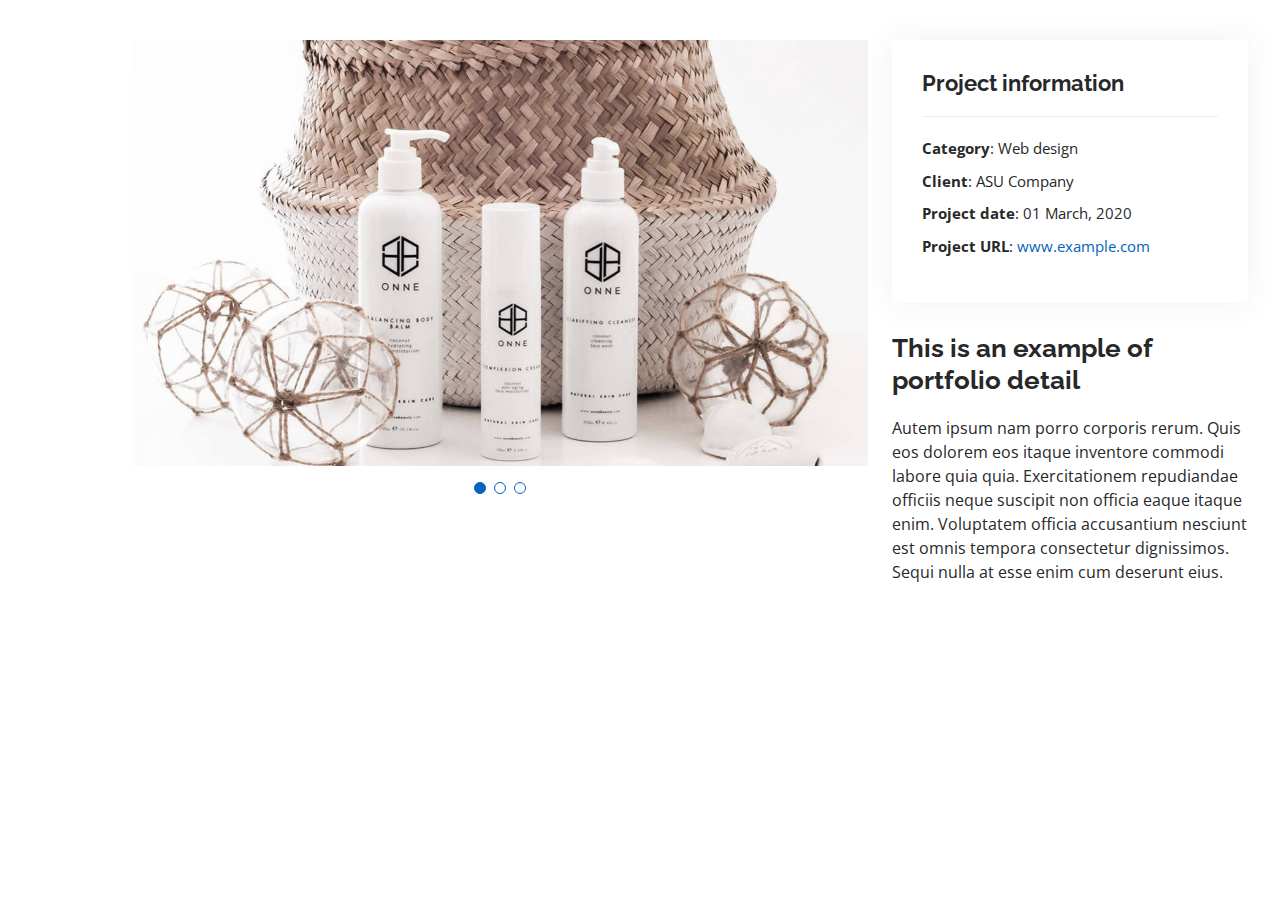
==== portfolio-details.html @ bdd7940a "stage 3" ====
<!DOCTYPE html>
<html lang="en">

<head>
  <meta charset="utf-8">
  <meta content="width=device-width, initial-scale=1.0" name="viewport">

  <title>Portfolio Details - Personal Bootstrap Template</title>
  <meta content="" name="description">
  <meta content="" name="keywords">

  <!-- Favicons -->
  <link href="assets/img/favicon.png" rel="icon">
  <link href="assets/img/apple-touch-icon.png" rel="apple-touch-icon">

  <!-- Google Fonts -->
  <link href="https://fonts.googleapis.com/css?family=Open+Sans:300,300i,400,400i,600,600i,700,700i|Raleway:300,300i,400,400i,500,500i,600,600i,700,700i|Poppins:300,300i,400,400i,500,500i,600,600i,700,700i" rel="stylesheet">

  <!-- Vendor CSS Files -->
  <link href="assets/vendor/aos/aos.css" rel="stylesheet">
  <link href="assets/vendor/bootstrap/css/bootstrap.min.css" rel="stylesheet">
  <link href="assets/vendor/bootstrap-icons/bootstrap-icons.css" rel="stylesheet">
  <link href="assets/vendor/boxicons/css/boxicons.min.css" rel="stylesheet">
  <link href="assets/vendor/glightbox/css/glightbox.min.css" rel="stylesheet">
  <link href="assets/vendor/swiper/swiper-bundle.min.css" rel="stylesheet">

  <!-- Template Main CSS File -->
  <link href="assets/css/style.css" rel="stylesheet">

  <!-- =======================================================
  * Template Name: MyResume
  * Updated: Jun 13 2023 with Bootstrap v5.3.0
  * Template URL: https://bootstrapmade.com/free-html-bootstrap-template-my-resume/
  * Author: BootstrapMade.com
  * License: https://bootstrapmade.com/license/
  ======================================================== -->
</head>

<body>

  <main id="main">

    <!-- ======= Portfolio Details Section ======= -->
    <section id="portfolio-details" class="portfolio-details">
      <div class="container">

        <div class="row gy-4">

          <div class="col-lg-8">
            <div class="portfolio-details-slider swiper">
              <div class="swiper-wrapper align-items-center">

                <div class="swiper-slide">
                  <img src="assets/img/portfolio/portfolio-details-1.jpg" alt="">
                </div>

                <div class="swiper-slide">
                  <img src="assets/img/portfolio/portfolio-details-2.jpg" alt="">
                </div>

                <div class="swiper-slide">
                  <img src="assets/img/portfolio/portfolio-details-3.jpg" alt="">
                </div>

              </div>
              <div class="swiper-pagination"></div>
            </div>
          </div>

          <div class="col-lg-4">
            <div class="portfolio-info">
              <h3>Project information</h3>
              <ul>
                <li><strong>Category</strong>: Web design</li>
                <li><strong>Client</strong>: ASU Company</li>
                <li><strong>Project date</strong>: 01 March, 2020</li>
                <li><strong>Project URL</strong>: <a href="#">www.example.com</a></li>
              </ul>
            </div>
            <div class="portfolio-description">
              <h2>This is an example of portfolio detail</h2>
              <p>
                Autem ipsum nam porro corporis rerum. Quis eos dolorem eos itaque inventore commodi labore quia quia. Exercitationem repudiandae officiis neque suscipit non officia eaque itaque enim. Voluptatem officia accusantium nesciunt est omnis tempora consectetur dignissimos. Sequi nulla at esse enim cum deserunt eius.
              </p>
            </div>
          </div>

        </div>

      </div>
    </section><!-- End Portfolio Details Section -->

  </main><!-- End #main -->

  <div id="preloader"></div>
  <a href="#" class="back-to-top d-flex align-items-center justify-content-center"><i class="bi bi-arrow-up-short"></i></a>

  <!-- Vendor JS Files -->
  <script src="assets/vendor/purecounter/purecounter_vanilla.js"></script>
  <script src="assets/vendor/aos/aos.js"></script>
  <script src="assets/vendor/bootstrap/js/bootstrap.bundle.min.js"></script>
  <script src="assets/vendor/glightbox/js/glightbox.min.js"></script>
  <script src="assets/vendor/isotope-layout/isotope.pkgd.min.js"></script>
  <script src="assets/vendor/swiper/swiper-bundle.min.js"></script>
  <script src="assets/vendor/typed.js/typed.umd.js"></script>
  <script src="assets/vendor/waypoints/noframework.waypoints.js"></script>
  <script src="assets/vendor/php-email-form/validate.js"></script>

  <!-- Template Main JS File -->
  <script src="assets/js/main.js"></script>

</body>

</html>
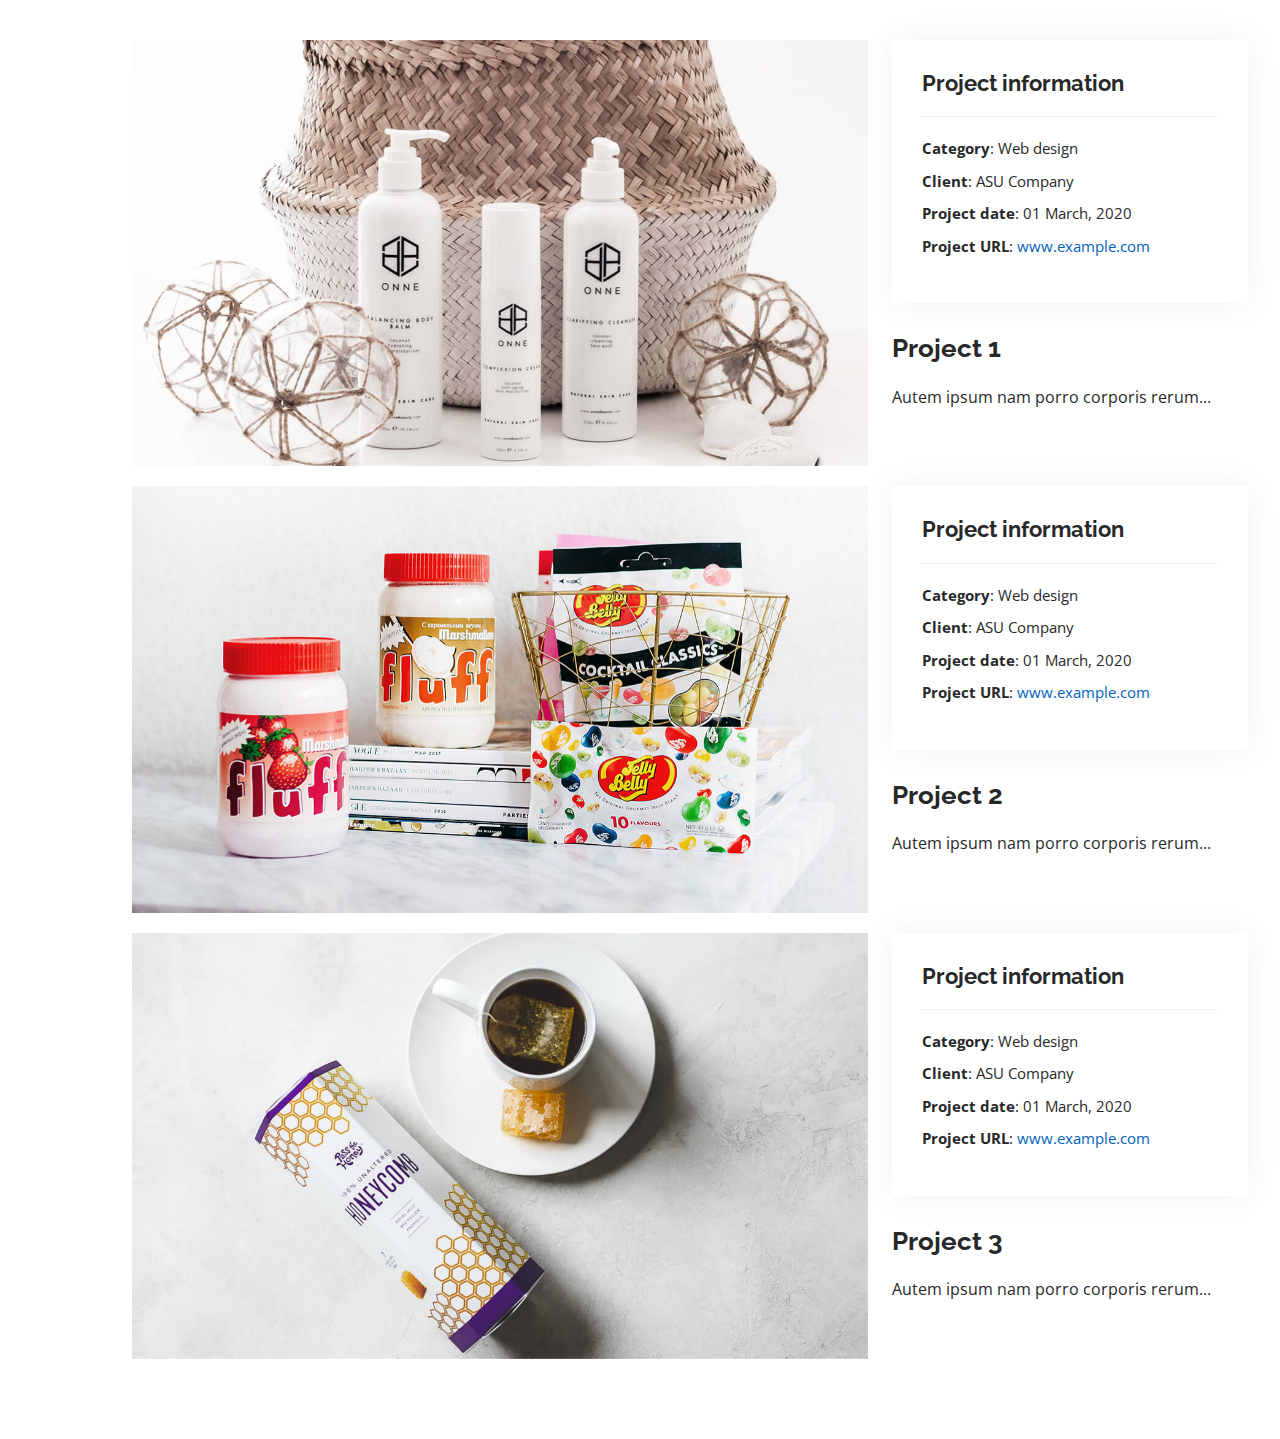
==== commit 8c7d47af: "updates" ====
--- a/portfolio-details.html
+++ b/portfolio-details.html
@@ -38,59 +38,118 @@
 
 <body>
 
-  <main id="main">
+      <main id="main">
 
-    <!-- ======= Portfolio Details Section ======= -->
-    <section id="portfolio-details" class="portfolio-details">
-      <div class="container">
+                <!-- ======= Portfolio Details Section ======= -->
+                <section id="portfolio-details" class="portfolio-details">
+                    <div class="container">
 
-        <div class="row gy-4">
+                        <!-- ======= Portfolio 1 ======= -->
+                        <div class="row gy-4">
+                            <div class="col-lg-8">
+                                <div class="portfolio-details-slider swiper">
+                                    <div class="swiper-wrapper align-items-center">
+                                        <div class="swiper-slide">
+                                            <img src="assets/img/portfolio/portfolio-details-1.jpg" alt="">
+                                        </div>
+                                        <!-- Add more images if needed -->
+                                    </div>
+                                    <div class="swiper-pagination"></div>
+                                </div>
+                            </div>
 
-          <div class="col-lg-8">
-            <div class="portfolio-details-slider swiper">
-              <div class="swiper-wrapper align-items-center">
+                            <div class="col-lg-4">
+                                <div class="portfolio-info">
+                                    <h3>Project information</h3>
+                                    <ul>
+                                        <!-- Update with project 1 details -->
+                                        <li><strong>Category</strong>: Web design</li>
+                                        <li><strong>Client</strong>: ASU Company</li>
+                                        <li><strong>Project date</strong>: 01 March, 2020</li>
+                                        <li><strong>Project URL</strong>: <a href="#">www.example.com</a></li>
+                                    </ul>
+                                </div>
+                                <div class="portfolio-description">
+                                    <h2>Project 1</h2>
+                                    <!-- Update with project 1 description -->
+                                    <p>Autem ipsum nam porro corporis rerum...</p>
+                                </div>
+                            </div>
+                        </div>
 
-                <div class="swiper-slide">
-                  <img src="assets/img/portfolio/portfolio-details-1.jpg" alt="">
-                </div>
+                        <!-- ======= Portfolio 2 ======= -->
+                        <div class="row gy-4">
+                            <div class="col-lg-8">
+                                <div class="portfolio-details-slider swiper">
+                                    <div class="swiper-wrapper align-items-center">
+                                        <div class="swiper-slide">
+                                            <img src="assets/img/portfolio/portfolio-details-2.jpg" alt="">
+                                        </div>
+                                        <!-- Add more images if needed -->
+                                    </div>
+                                    <div class="swiper-pagination"></div>
+                                </div>
+                            </div>
 
-                <div class="swiper-slide">
-                  <img src="assets/img/portfolio/portfolio-details-2.jpg" alt="">
-                </div>
+                            <div class="col-lg-4">
+                                <div class="portfolio-info">
+                                    <h3>Project information</h3>
+                                    <ul>
+                                        <!-- Update with project 2 details -->
+                                        <li><strong>Category</strong>: Web design</li>
+                                        <li><strong>Client</strong>: ASU Company</li>
+                                        <li><strong>Project date</strong>: 01 March, 2020</li>
+                                        <li><strong>Project URL</strong>: <a href="#">www.example.com</a></li>
+                                    </ul>
+                                </div>
+                                <div class="portfolio-description">
+                                    <h2>Project 2</h2>
+                                    <!-- Update with project 2 description -->
+                                    <p>Autem ipsum nam porro corporis rerum...</p>
+                                </div>
+                            </div>
+                        </div>
 
-                <div class="swiper-slide">
-                  <img src="assets/img/portfolio/portfolio-details-3.jpg" alt="">
-                </div>
+                        <!-- ======= Portfolio 3 ======= -->
+                        <div class="row gy-4">
+                            <div class="col-lg-8">
+                                <div class="portfolio-details-slider swiper">
+                                    <div class="swiper-wrapper align-items-center">
+                                        <div class="swiper-slide">
+                                            <img src="assets/img/portfolio/portfolio-details-3.jpg" alt="">
+                                        </div>
+                                        <!-- Add more images if needed -->
+                                    </div>
+                                    <div class="swiper-pagination"></div>
+                                </div>
+                            </div>
 
-              </div>
-              <div class="swiper-pagination"></div>
-            </div>
-          </div>
+                            <div class="col-lg-4">
+                                <div class="portfolio-info">
+                                    <h3>Project information</h3>
+                                    <ul>
+                                        <!-- Update with project 3 details -->
+                                        <li><strong>Category</strong>: Web design</li>
+                                        <li><strong>Client</strong>: ASU Company</li>
+                                        <li><strong>Project date</strong>: 01 March, 2020</li>
+                                        <li><strong>Project URL</strong>: <a href="#">www.example.com</a></li>
+                                    </ul>
+                                </div>
+                                <div class="portfolio-description">
+                                    <h2>Project 3</h2>
+                                    <!-- Update with project 3 description -->
+                                    <p>Autem ipsum nam porro corporis rerum...</p>
+                                </div>
+                            </div>
+                        </div>
 
-          <div class="col-lg-4">
-            <div class="portfolio-info">
-              <h3>Project information</h3>
-              <ul>
-                <li><strong>Category</strong>: Web design</li>
-                <li><strong>Client</strong>: ASU Company</li>
-                <li><strong>Project date</strong>: 01 March, 2020</li>
-                <li><strong>Project URL</strong>: <a href="#">www.example.com</a></li>
-              </ul>
-            </div>
-            <div class="portfolio-description">
-              <h2>This is an example of portfolio detail</h2>
-              <p>
-                Autem ipsum nam porro corporis rerum. Quis eos dolorem eos itaque inventore commodi labore quia quia. Exercitationem repudiandae officiis neque suscipit non officia eaque itaque enim. Voluptatem officia accusantium nesciunt est omnis tempora consectetur dignissimos. Sequi nulla at esse enim cum deserunt eius.
-              </p>
-            </div>
-          </div>
+                    </div>
+                </section><!-- End Portfolio Details Section -->
 
-        </div>
+            </main><!-- End #main -->
+            <!-- (remaining content skipped for brevity) -->
 
-      </div>
-    </section><!-- End Portfolio Details Section -->
 
-  </main><!-- End #main -->
 
   <div id="preloader"></div>
   <a href="#" class="back-to-top d-flex align-items-center justify-content-center"><i class="bi bi-arrow-up-short"></i></a>
--- a/assets/css/style.css
+++ b/assets/css/style.css
@@ -1010,9 +1010,25 @@
   }
 }
 
+#contact-container {
+  display: flex;
+  justify-content: center;
+  align-items: center;
+  width: 100%;
+
 /*--------------------------------------------------------------
 # Contact
 --------------------------------------------------------------*/
+/*
+you added this bit below to align
+*/
+.contact {
+  display: flex;
+  flex-direction: column;
+  justify-content: center;
+  align-items: center;
+  height: 100%; /* adjust this if needed */
+}
 .contact .info {
   width: 100%;
   background: #fff;
@@ -1137,6 +1153,7 @@
 .contact .php-email-form button[type=submit]:hover {
   background: #0678e3;
 }
+}
 
 @keyframes animate-loading {
   0% {
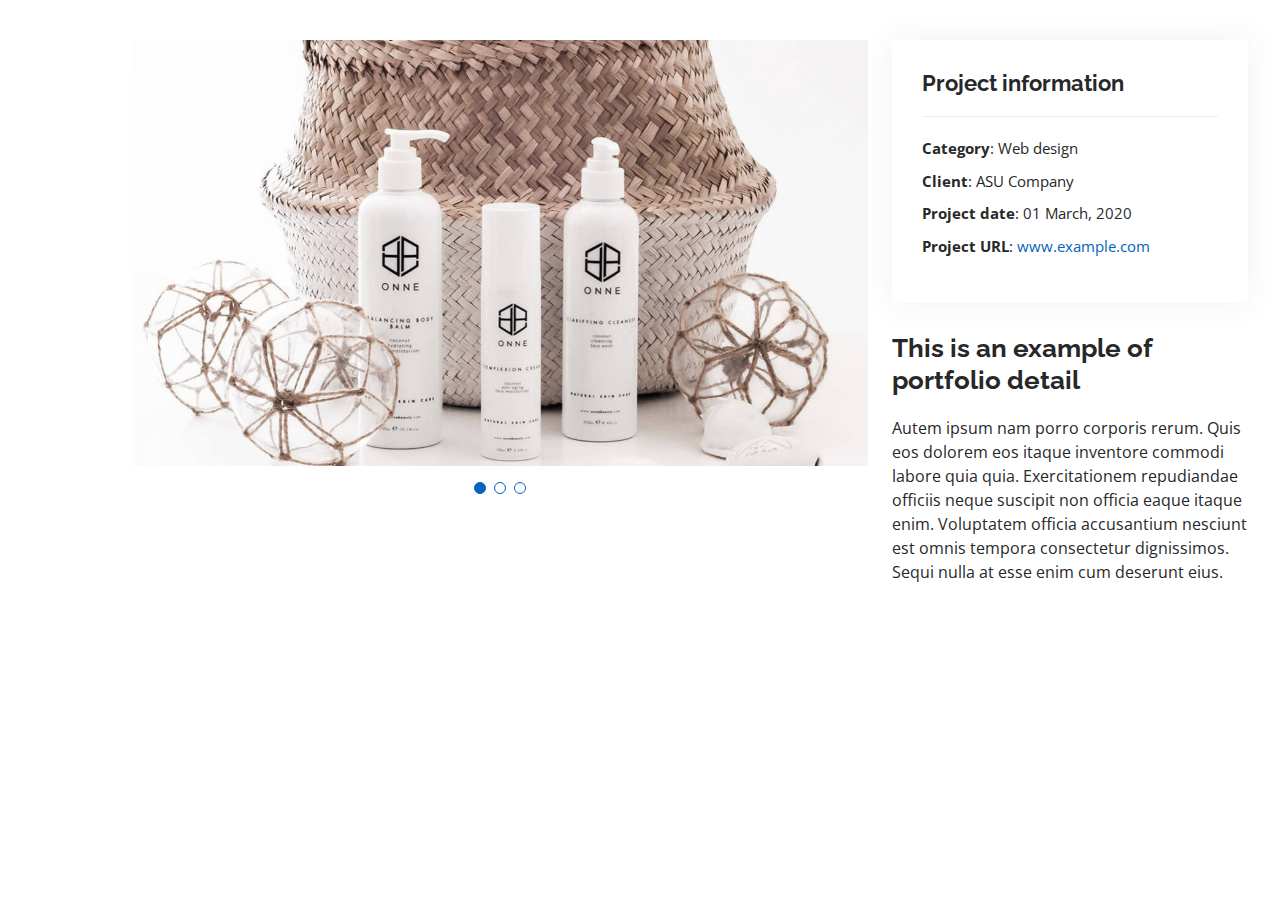
==== commit c2a95bb3: "Revert "updates"" ====
--- a/portfolio-details.html
+++ b/portfolio-details.html
@@ -38,118 +38,59 @@
 
 <body>
 
-      <main id="main">
+  <main id="main">
 
-                <!-- ======= Portfolio Details Section ======= -->
-                <section id="portfolio-details" class="portfolio-details">
-                    <div class="container">
+    <!-- ======= Portfolio Details Section ======= -->
+    <section id="portfolio-details" class="portfolio-details">
+      <div class="container">
 
-                        <!-- ======= Portfolio 1 ======= -->
-                        <div class="row gy-4">
-                            <div class="col-lg-8">
-                                <div class="portfolio-details-slider swiper">
-                                    <div class="swiper-wrapper align-items-center">
-                                        <div class="swiper-slide">
-                                            <img src="assets/img/portfolio/portfolio-details-1.jpg" alt="">
-                                        </div>
-                                        <!-- Add more images if needed -->
-                                    </div>
-                                    <div class="swiper-pagination"></div>
-                                </div>
-                            </div>
+        <div class="row gy-4">
 
-                            <div class="col-lg-4">
-                                <div class="portfolio-info">
-                                    <h3>Project information</h3>
-                                    <ul>
-                                        <!-- Update with project 1 details -->
-                                        <li><strong>Category</strong>: Web design</li>
-                                        <li><strong>Client</strong>: ASU Company</li>
-                                        <li><strong>Project date</strong>: 01 March, 2020</li>
-                                        <li><strong>Project URL</strong>: <a href="#">www.example.com</a></li>
-                                    </ul>
-                                </div>
-                                <div class="portfolio-description">
-                                    <h2>Project 1</h2>
-                                    <!-- Update with project 1 description -->
-                                    <p>Autem ipsum nam porro corporis rerum...</p>
-                                </div>
-                            </div>
-                        </div>
+          <div class="col-lg-8">
+            <div class="portfolio-details-slider swiper">
+              <div class="swiper-wrapper align-items-center">
 
-                        <!-- ======= Portfolio 2 ======= -->
-                        <div class="row gy-4">
-                            <div class="col-lg-8">
-                                <div class="portfolio-details-slider swiper">
-                                    <div class="swiper-wrapper align-items-center">
-                                        <div class="swiper-slide">
-                                            <img src="assets/img/portfolio/portfolio-details-2.jpg" alt="">
-                                        </div>
-                                        <!-- Add more images if needed -->
-                                    </div>
-                                    <div class="swiper-pagination"></div>
-                                </div>
-                            </div>
+                <div class="swiper-slide">
+                  <img src="assets/img/portfolio/portfolio-details-1.jpg" alt="">
+                </div>
 
-                            <div class="col-lg-4">
-                                <div class="portfolio-info">
-                                    <h3>Project information</h3>
-                                    <ul>
-                                        <!-- Update with project 2 details -->
-                                        <li><strong>Category</strong>: Web design</li>
-                                        <li><strong>Client</strong>: ASU Company</li>
-                                        <li><strong>Project date</strong>: 01 March, 2020</li>
-                                        <li><strong>Project URL</strong>: <a href="#">www.example.com</a></li>
-                                    </ul>
-                                </div>
-                                <div class="portfolio-description">
-                                    <h2>Project 2</h2>
-                                    <!-- Update with project 2 description -->
-                                    <p>Autem ipsum nam porro corporis rerum...</p>
-                                </div>
-                            </div>
-                        </div>
+                <div class="swiper-slide">
+                  <img src="assets/img/portfolio/portfolio-details-2.jpg" alt="">
+                </div>
 
-                        <!-- ======= Portfolio 3 ======= -->
-                        <div class="row gy-4">
-                            <div class="col-lg-8">
-                                <div class="portfolio-details-slider swiper">
-                                    <div class="swiper-wrapper align-items-center">
-                                        <div class="swiper-slide">
-                                            <img src="assets/img/portfolio/portfolio-details-3.jpg" alt="">
-                                        </div>
-                                        <!-- Add more images if needed -->
-                                    </div>
-                                    <div class="swiper-pagination"></div>
-                                </div>
-                            </div>
+                <div class="swiper-slide">
+                  <img src="assets/img/portfolio/portfolio-details-3.jpg" alt="">
+                </div>
 
-                            <div class="col-lg-4">
-                                <div class="portfolio-info">
-                                    <h3>Project information</h3>
-                                    <ul>
-                                        <!-- Update with project 3 details -->
-                                        <li><strong>Category</strong>: Web design</li>
-                                        <li><strong>Client</strong>: ASU Company</li>
-                                        <li><strong>Project date</strong>: 01 March, 2020</li>
-                                        <li><strong>Project URL</strong>: <a href="#">www.example.com</a></li>
-                                    </ul>
-                                </div>
-                                <div class="portfolio-description">
-                                    <h2>Project 3</h2>
-                                    <!-- Update with project 3 description -->
-                                    <p>Autem ipsum nam porro corporis rerum...</p>
-                                </div>
-                            </div>
-                        </div>
+              </div>
+              <div class="swiper-pagination"></div>
+            </div>
+          </div>
 
-                    </div>
-                </section><!-- End Portfolio Details Section -->
+          <div class="col-lg-4">
+            <div class="portfolio-info">
+              <h3>Project information</h3>
+              <ul>
+                <li><strong>Category</strong>: Web design</li>
+                <li><strong>Client</strong>: ASU Company</li>
+                <li><strong>Project date</strong>: 01 March, 2020</li>
+                <li><strong>Project URL</strong>: <a href="#">www.example.com</a></li>
+              </ul>
+            </div>
+            <div class="portfolio-description">
+              <h2>This is an example of portfolio detail</h2>
+              <p>
+                Autem ipsum nam porro corporis rerum. Quis eos dolorem eos itaque inventore commodi labore quia quia. Exercitationem repudiandae officiis neque suscipit non officia eaque itaque enim. Voluptatem officia accusantium nesciunt est omnis tempora consectetur dignissimos. Sequi nulla at esse enim cum deserunt eius.
+              </p>
+            </div>
+          </div>
 
-            </main><!-- End #main -->
-            <!-- (remaining content skipped for brevity) -->
+        </div>
 
+      </div>
+    </section><!-- End Portfolio Details Section -->
 
+  </main><!-- End #main -->
 
   <div id="preloader"></div>
   <a href="#" class="back-to-top d-flex align-items-center justify-content-center"><i class="bi bi-arrow-up-short"></i></a>
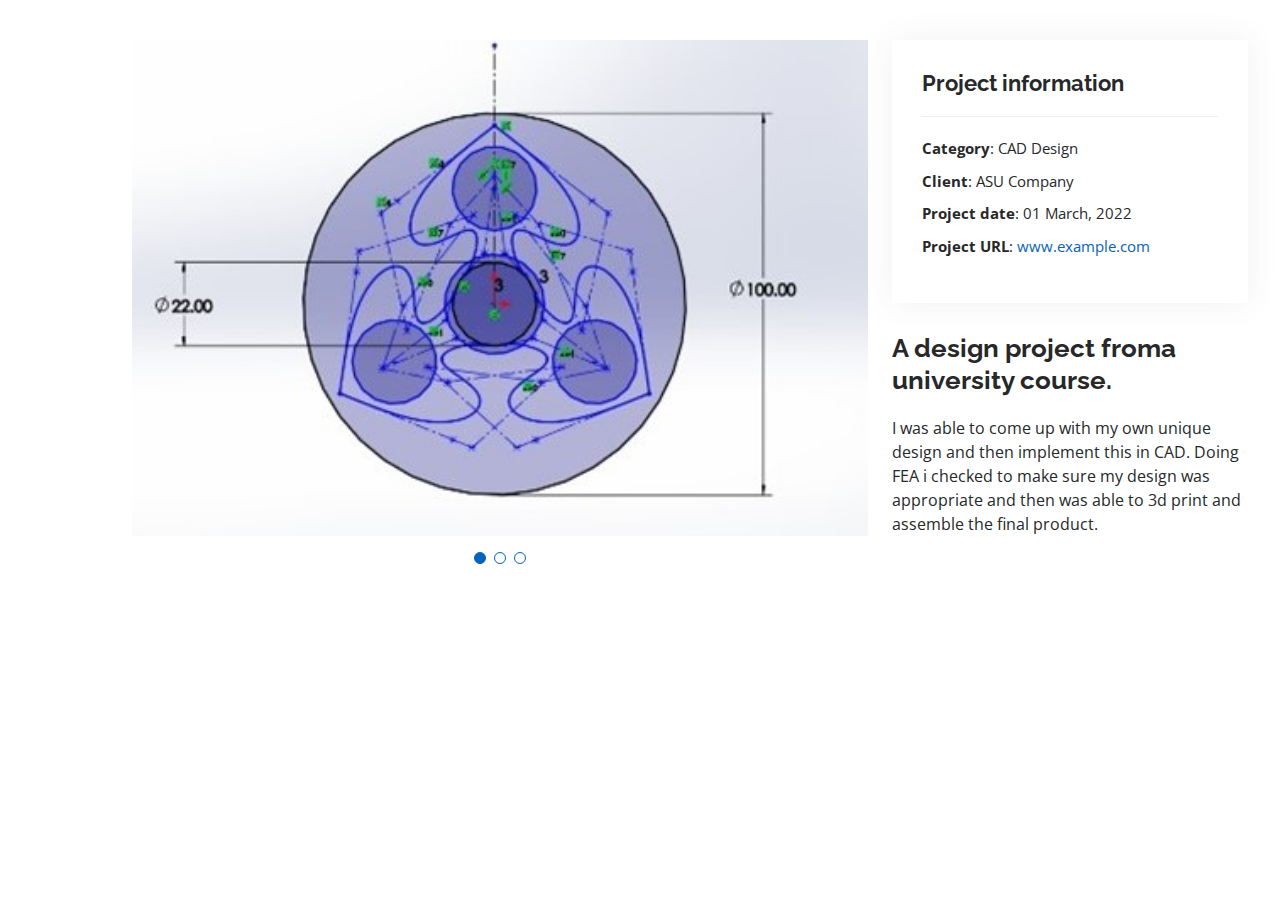
==== commit a5b97944: "Update portfolio-details.html" ====
--- a/portfolio-details.html
+++ b/portfolio-details.html
@@ -51,15 +51,15 @@
               <div class="swiper-wrapper align-items-center">
 
                 <div class="swiper-slide">
-                  <img src="assets/img/portfolio/portfolio-details-1.jpg" alt="">
+                  <img src="assets/img/portfolio/portfolio-1.jpg" alt="">
                 </div>
 
                 <div class="swiper-slide">
-                  <img src="assets/img/portfolio/portfolio-details-2.jpg" alt="">
+                  <img src="assets/img/portfolio/portfolio-2.jpg" alt="">
                 </div>
 
                 <div class="swiper-slide">
-                  <img src="assets/img/portfolio/portfolio-details-3.jpg" alt="">
+                  <img src="assets/img/portfolio/portfolio-3.jpg" alt="">
                 </div>
 
               </div>
@@ -71,16 +71,16 @@
             <div class="portfolio-info">
               <h3>Project information</h3>
               <ul>
-                <li><strong>Category</strong>: Web design</li>
+                <li><strong>Category</strong>: CAD Design</li>
                 <li><strong>Client</strong>: ASU Company</li>
-                <li><strong>Project date</strong>: 01 March, 2020</li>
+                <li><strong>Project date</strong>: 01 March, 2022</li>
                 <li><strong>Project URL</strong>: <a href="#">www.example.com</a></li>
               </ul>
             </div>
             <div class="portfolio-description">
-              <h2>This is an example of portfolio detail</h2>
+              <h2>A design project froma university course.</h2>
               <p>
-                Autem ipsum nam porro corporis rerum. Quis eos dolorem eos itaque inventore commodi labore quia quia. Exercitationem repudiandae officiis neque suscipit non officia eaque itaque enim. Voluptatem officia accusantium nesciunt est omnis tempora consectetur dignissimos. Sequi nulla at esse enim cum deserunt eius.
+                I was able to come up with my own unique design and then implement this in CAD. Doing FEA i checked to make sure my design was appropriate and then was able to 3d print and assemble the final product.
               </p>
             </div>
           </div>
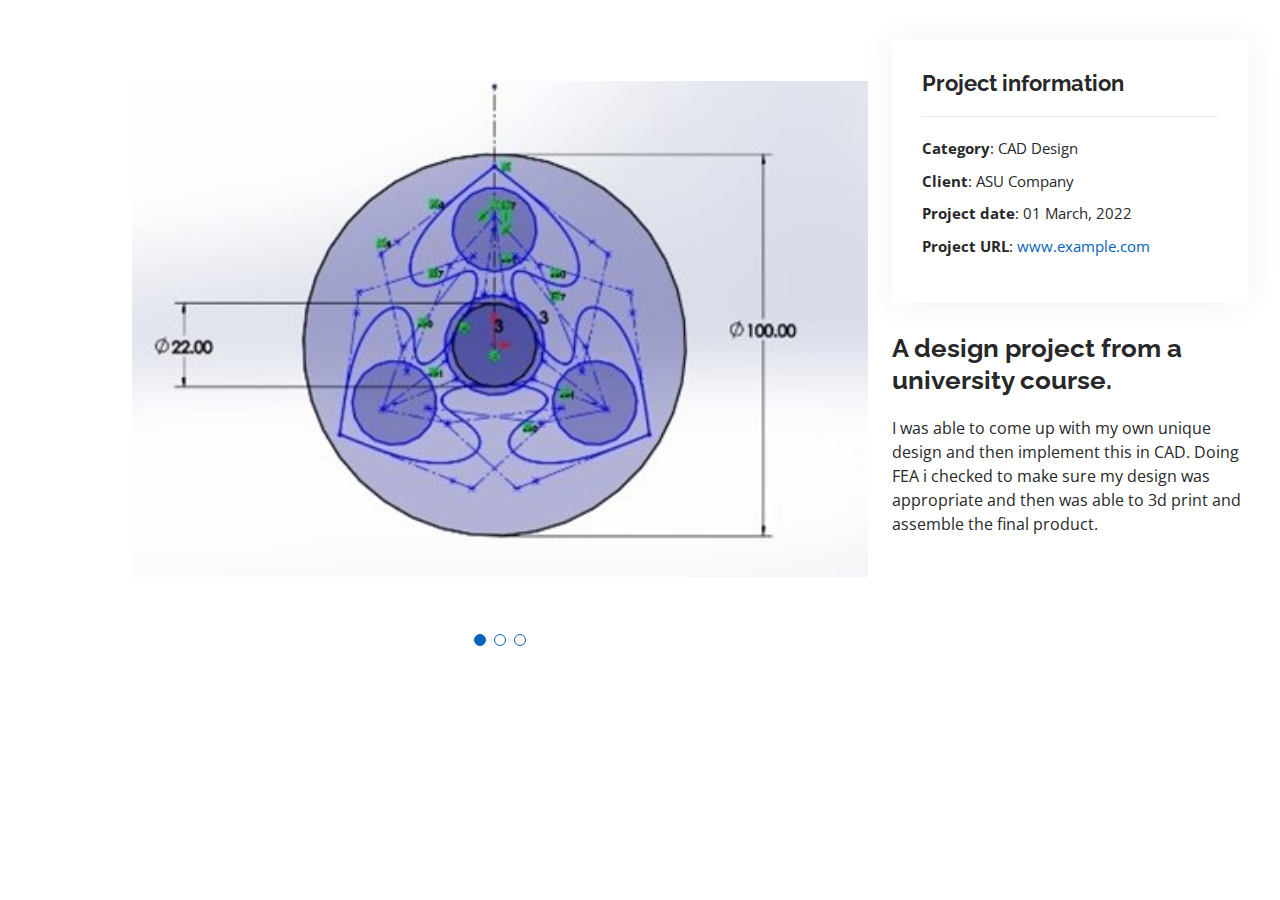
==== commit 8a33554e: "Update portfolio-details.html" ====
--- a/portfolio-details.html
+++ b/portfolio-details.html
@@ -55,11 +55,11 @@
                 </div>
 
                 <div class="swiper-slide">
-                  <img src="assets/img/portfolio/portfolio-2.jpg" alt="">
+                  <img src="assets/img/portfolio/portfolio-3.jpg" alt="">
                 </div>
 
                 <div class="swiper-slide">
-                  <img src="assets/img/portfolio/portfolio-3.jpg" alt="">
+                  <img src="assets/img/portfolio/portfolio-6.jpg" alt="">
                 </div>
 
               </div>
@@ -78,7 +78,7 @@
               </ul>
             </div>
             <div class="portfolio-description">
-              <h2>A design project froma university course.</h2>
+              <h2>A design project from a university course.</h2>
               <p>
                 I was able to come up with my own unique design and then implement this in CAD. Doing FEA i checked to make sure my design was appropriate and then was able to 3d print and assemble the final product.
               </p>
